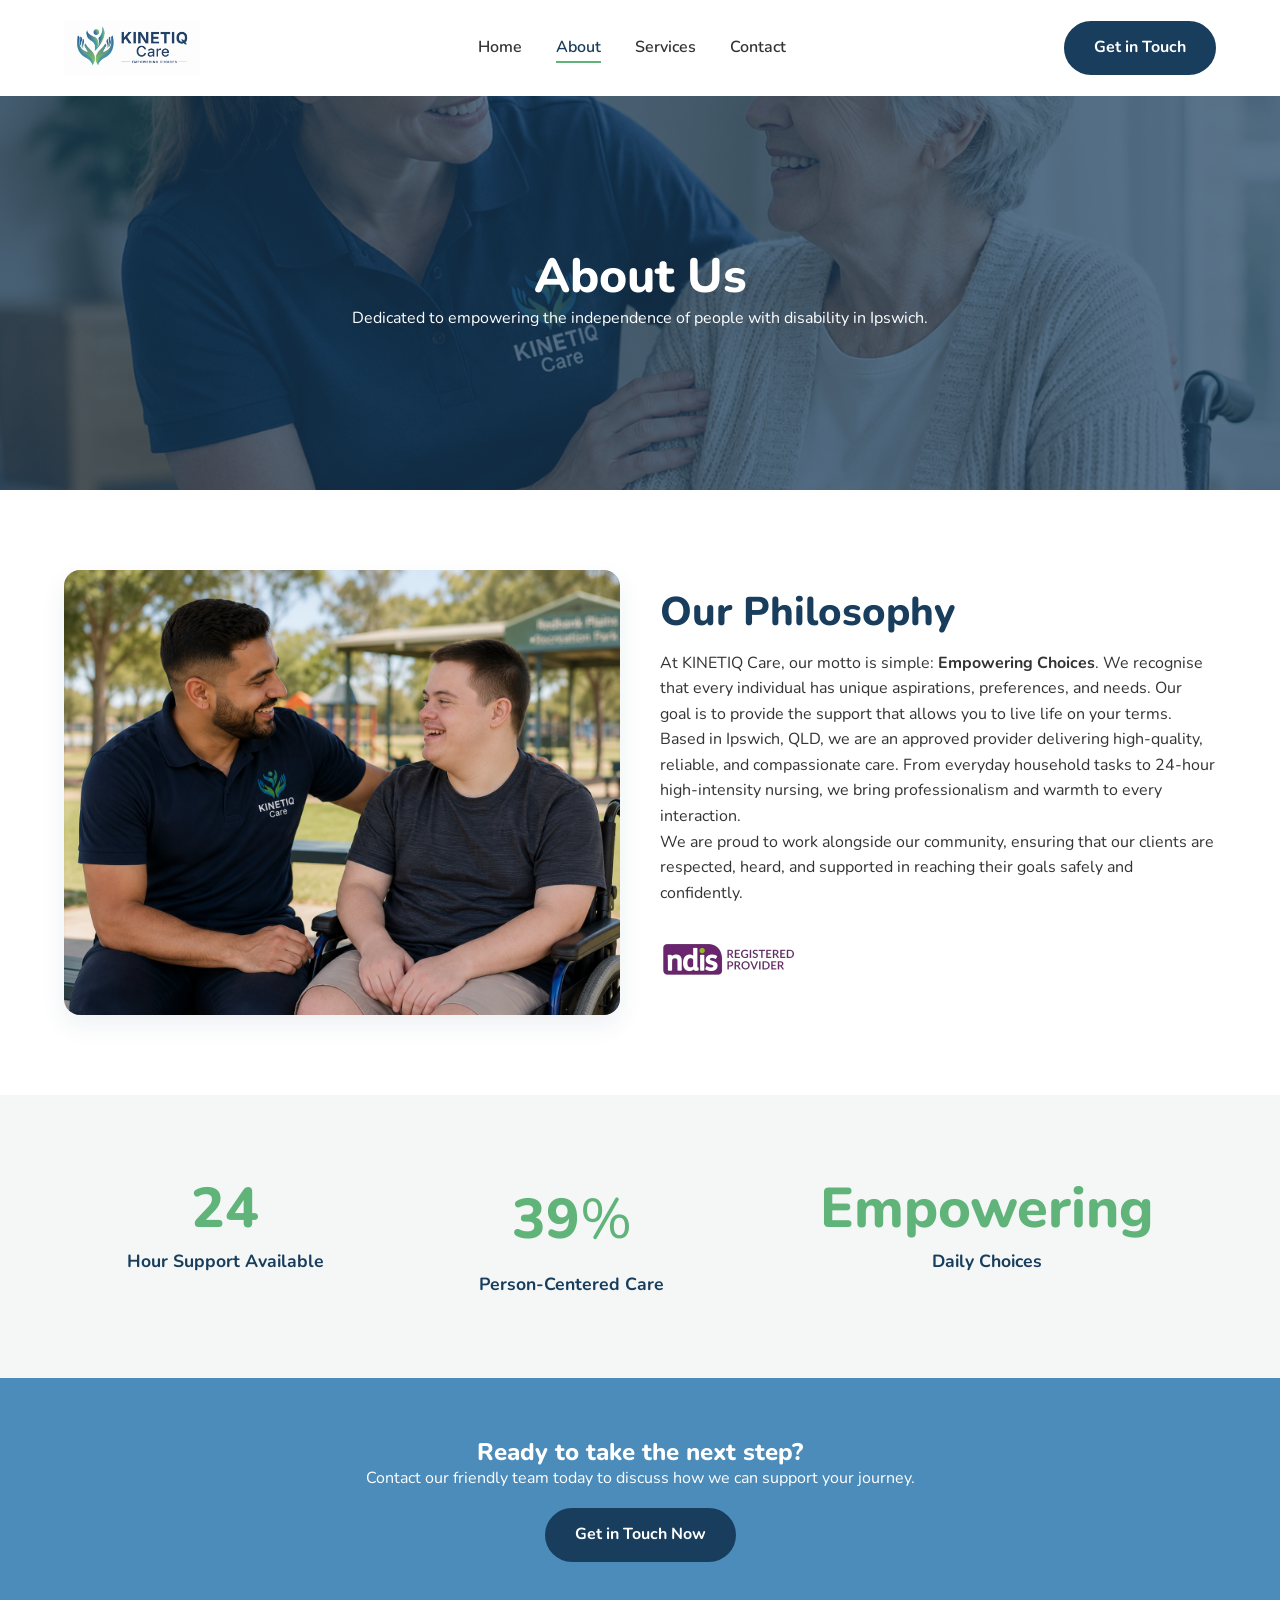
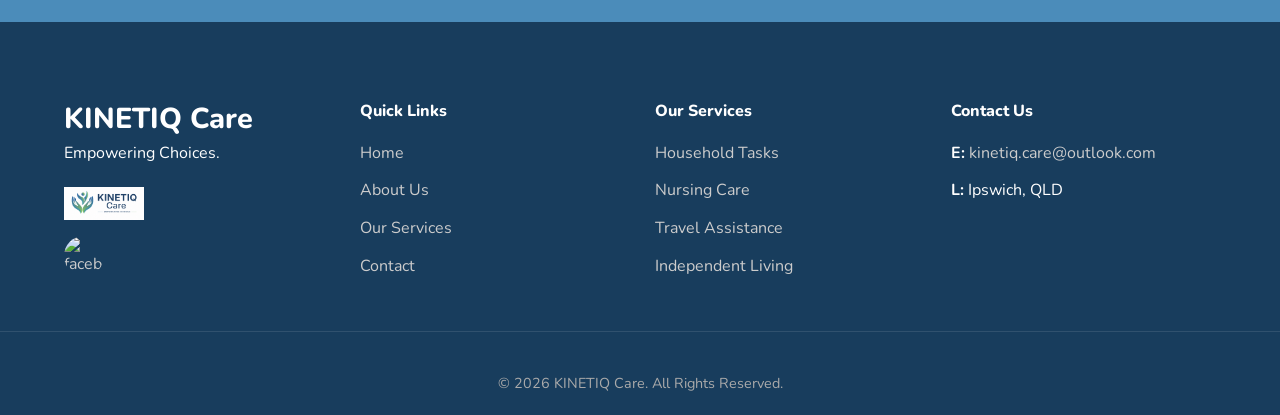
==== about.html @ 46cb67d1 "Add files via upload" ====
<!DOCTYPE html>
<html lang="en-AU">
<head>
    <meta charset="UTF-8">
    <meta name="viewport" content="width=device-width, initial-scale=1.0">
    <title>About KINETIQ Care — Ipswich NDIS Disability Support</title>
    <meta name="description" content="Learn about KINETIQ Care — an NDIS disability support provider in Ipswich, QLD delivering person-centred care, nursing, household tasks and supported independent living for people with disability.">
    <meta name="keywords" content="NDIS Ipswich, disability support Ipswich, NDIS provider Ipswich, care team Ipswich, supported independent living Ipswich">
    <meta name="robots" content="index, follow">
    <link rel="canonical" href="https://kinetiqcare.com.au/about.html">
    <meta property="og:title" content="About KINETIQ Care — Ipswich NDIS Disability Support">
    <meta property="og:description" content="KINETIQ Care is an NDIS disability support provider in Ipswich offering person-centred care including nursing, household assistance and supported independent living.">
    <meta property="og:url" content="https://kinetiqcare.com.au/about.html">
    <meta property="og:type" content="website">
    <meta property="og:image" content="https://kinetiqcare.com.au/our-philosophy.png">
    <meta name="twitter:card" content="summary_large_image">
    <meta name="twitter:title" content="About KINETIQ Care — Ipswich NDIS Disability Support">
    <meta name="twitter:description" content="KINETIQ Care is an NDIS disability support provider in Ipswich offering person-centred care including nursing, household assistance and supported independent living.">
    <meta name="twitter:image" content="https://kinetiqcare.com.au/our-philosophy.png">
    <link href="https://fonts.googleapis.com/css2?family=Nunito:wght@400;600;700;800&display=swap" rel="stylesheet">
    <link rel="stylesheet" href="styles.css">
    <link rel="apple-touch-icon" sizes="180x180" href="apple-touch-icon.png">
    <link rel="icon" type="image/png" sizes="32x32" href="favicon-32x32.png">
    <link rel="icon" type="image/png" sizes="16x16" href="favicon-16x16.png">
    <link rel="manifest" href="site.webmanifest">
        <link rel="shortcut icon" href="favicon.ico">
        <script type="application/ld+json">
        {
            "@context": "https://schema.org",
            "@type": "LocalBusiness",
            "name": "KINETIQ Care",
            "url": "https://kinetiqcare.com.au",
            "logo": "https://kinetiqcare.com.au/logo.png",
            "image": "https://kinetiqcare.com.au/our-philosophy.png",
            "description": "KINETIQ Care provides NDIS disability support in Ipswich, QLD — nursing, household tasks, transport and supported independent living for people with disability.",
            "address": {
                "@type": "PostalAddress",
                "addressLocality": "Ipswich",
                "addressRegion": "QLD",
                "addressCountry": "AU"
            },
            "areaServed": "Ipswich, QLD",
            "sameAs": ["https://www.facebook.com/profile.php?id=61588974745983"]
        }
        </script>
</head>
<body>

    <nav class="navbar">
        <div class="nav-container">
            <a href="index.html" class="logo">
                <img src="logo.png" alt="KINETIQ Care logo" style="height:56px;display:block;">
            </a>
            <div class="nav-links">
                <a href="index.html">Home</a>
                <a href="about.html" class="active">About</a>
                <a href="services.html">Services</a>
                <a href="contact.html">Contact</a>
            </div>
            <a href="contact.html" class="btn btn-primary nav-btn">Get in Touch</a>
            <button class="hamburger" aria-label="Toggle menu">
                <span></span>
                <span></span>
                <span></span>
            </button>
        </div>
    </nav>
    <div class="mobile-menu">
        <a href="index.html" class="mobile-logo"><img src="logo.png" alt="KINETIQ Care logo"></a>
        <a href="index.html">Home</a>
        <a href="about.html">About</a>
        <a href="services.html">Services</a>
        <a href="contact.html">Contact</a>
    </div>

    <header class="page-header">
        <img src="about-section.png" alt="About - NDIS disability support in Ipswich" class="page-header-bg">
        <div class="container reveal">
            <h1>About Us</h1>
            <p>Dedicated to empowering the independence of people with disability in Ipswich.</p>
        </div>
    </header>

    <section class="section">
        <div class="container grid-2 align-center">
                <div class="reveal">
                <img src="our-philosophy.png" alt="KINETIQ Care team in Ipswich - disability support" class="rounded-img shadow">
            </div>
            <div class="reveal stagger-1 text-content">
                <h2 class="section-title">Our Philosophy</h2>
                <p>At KINETIQ Care, our motto is simple: <strong>Empowering Choices</strong>. We recognise that every individual has unique aspirations, preferences, and needs. Our goal is to provide the support that allows you to live life on your terms.</p>
                <p>Based in Ipswich, QLD, we are an approved provider delivering high-quality, reliable, and compassionate care. From everyday household tasks to 24-hour high-intensity nursing, we bring professionalism and warmth to every interaction.</p>
                <p>We are proud to work alongside our community, ensuring that our clients are respected, heard, and supported in reaching their goals safely and confidently.</p>
                <div class="ndis-badge-wrapper mt-3">
                    <img src="ndis-registered-provider.png" alt="NDIS Registered Provider" class="ndis-badge">
                </div>
            </div>
        </div>
    </section>

    <section class="section bg-light">
        <div class="container">
            <div class="stats-grid reveal">
                <div class="stat-item">
                    <h3 class="counter" data-target="24">0</h3>
                    <p>Hour Support Available</p>
                </div>
                <div class="stat-item">
                    <h3 class="counter" data-target="100">0</h3><span>%</span>
                    <p>Person-Centered Care</p>
                </div>
                <div class="stat-item">
                    <h3>Empowering</h3>
                    <p>Daily Choices</p>
                </div>
            </div>
        </div>
    </section>

    <section class="cta-banner reveal">
        <div class="container text-center">
            <h2>Ready to take the next step?</h2>
            <p>Contact our friendly team today to discuss how we can support your journey.</p>
            <a href="contact.html" class="btn btn-primary outline-hover mt-3">Get in Touch Now</a>
        </div>
    </section>

    <footer class="footer">
        <div class="container grid-4">
            <div class="footer-col brand-col">
                <h3 class="footer-logo">KINETIQ Care</h3>
                <p>Empowering Choices.</p>
                <div class="ndis-logo-wrapper">
                    <img src="logo.png" alt="KINETIQ Care logo" style="width:80px;height:auto;display:block;">
                </div>
                <div class="social-links mt-3">
                    <a href="https://www.facebook.com/profile.php?id=61588974745983" target="_blank" aria-label="Facebook">
                        <img src="https://upload.wikimedia.org/wikipedia/commons/0/05/Facebook_Logo_%282019%29.png" alt="facebook-logo" class="social-icon" style="width:40px;height:40px;object-fit:contain;">
                    </a>
                </div>
            </div>
            <div class="footer-col">
                <h4>Quick Links</h4>
                <ul>
                    <li><a href="index.html">Home</a></li>
                    <li><a href="about.html">About Us</a></li>
                    <li><a href="services.html">Our Services</a></li>
                    <li><a href="contact.html">Contact</a></li>
                </ul>
            </div>
            <div class="footer-col">
                <h4>Our Services</h4>
                <ul>
                    <li><a href="services.html">Household Tasks</a></li>
                    <li><a href="services.html">Nursing Care</a></li>
                    <li><a href="services.html">Travel Assistance</a></li>
                    <li><a href="services.html">Independent Living</a></li>
                </ul>
            </div>
            <div class="footer-col">
                <h4>Contact Us</h4>
                <ul class="contact-info">
                    <li><strong>E:</strong> <a href="mailto:kinetiq.care@outlook.com">kinetiq.care@outlook.com</a></li>
                    <li><strong>L:</strong> Ipswich, QLD</li>
                </ul>
            </div>
        </div>
        <div class="footer-bottom">
            <p>&copy; 2026 KINETIQ Care. All Rights Reserved.</p>
        </div>
    </footer>

    <script src="main.js"></script>
</body>
</html>
---- styles.css ----
/* ==========================================================================
   CSS Variables & Reset
   ========================================================================== */
:root {
    --primary-blue: #183D5D;    /* Dark Blue from Logo text */
    --accent-blue: #4B8CBA;     /* Light blue from gradient */
    --accent-green: #60B47A;    /* Green from gradient */
    --ndis-purple: #5F2580;
    --text-main: #333333;
    --text-light: #666666;
    --bg-light: #F4F7F6;
    --white: #FFFFFF;
    
    --font-main: 'Nunito', sans-serif;
    
    --radius-sm: 8px;
    --radius-md: 16px;
    --radius-lg: 24px;
    
    --shadow-sm: 0 4px 10px rgba(0,0,0,0.05);
    --shadow-md: 0 10px 25px rgba(24, 61, 93, 0.08);
    --shadow-hover: 0 15px 35px rgba(24, 61, 93, 0.15);
    
    --transition: all 0.3s ease;
}

* {
    margin: 0;
    padding: 0;
    box-sizing: border-box;
}

body {
    font-family: var(--font-main);
    color: var(--text-main);
    line-height: 1.6;
    background-color: var(--white);
    overflow-x: hidden;
}

h1, h2, h3, h4, h5, h6 {
    color: var(--primary-blue);
    font-weight: 800;
    line-height: 1.2;
}

a {
    text-decoration: none;
    color: var(--primary-blue);
    transition: var(--transition);
}

img {
    max-width: 100%;
    height: auto;
    display: block;
}

/* ==========================================================================
   Utility Classes
   ========================================================================== */
.container {
    width: 90%;
    max-width: 1200px;
    margin: 0 auto;
}

.section { padding: 80px 0; }
.section-sm { padding: 40px 0; }

.bg-light { background-color: var(--bg-light); }
.text-center { text-align: center; }
.mt-3 { margin-top: 1rem; }
.mt-4 { margin-top: 1.5rem; }
.mt-5 { margin-top: 3rem; }
.mb-4 { margin-bottom: 1.5rem; }
.mb-5 { margin-bottom: 3rem; }
.max-w-800 { max-width: 800px; }
.mx-auto { margin-left: auto; margin-right: auto; }

.shadow { box-shadow: var(--shadow-md); }
.shadow-sm { box-shadow: var(--shadow-sm); }
.rounded-img { border-radius: var(--radius-md); }

.grid-2 { display: grid; grid-template-columns: repeat(2, 1fr); gap: 40px; }
.grid-3 { display: grid; grid-template-columns: repeat(3, 1fr); gap: 30px; }
.grid-4 { display: grid; grid-template-columns: repeat(4, 1fr); gap: 30px; }
.align-center { align-items: center; }
.align-start { align-items: flex-start; }
.gap-large { gap: 60px; }

@media (max-width: 992px) {
    .grid-3, .grid-4 { grid-template-columns: repeat(2, 1fr); }
}
@media (max-width: 768px) {
    .grid-2, .grid-3, .grid-4 { grid-template-columns: 1fr; }
}

/* ==========================================================================
   Buttons
   ========================================================================== */
.btn {
    display: inline-block;
    padding: 12px 28px;
    border-radius: 50px;
    font-weight: 700;
    cursor: pointer;
    transition: var(--transition);
    border: 2px solid transparent;
    text-align: center;
}

.btn-primary {
    background-color: var(--primary-blue);
    color: var(--white);
    border-color: var(--primary-blue);
}
.btn-primary:hover {
    background-color: transparent;
    color: var(--primary-blue);
}

.btn-outline-light {
    background-color: transparent;
    color: var(--white);
    border-color: var(--white);
}
.btn-outline-light:hover {
    background-color: var(--white);
    color: var(--primary-blue);
}

.btn-outline-dark {
    background-color: transparent;
    color: var(--primary-blue);
    border-color: var(--primary-blue);
}
.btn-outline-dark:hover {
    background-color: var(--primary-blue);
    color: var(--white);
}

/* ==========================================================================
   Navigation
   ========================================================================== */
.navbar {
    position: fixed;
    top: 0;
    width: 100%;
    background: var(--white);
    z-index: 1000;
    padding: 20px 0;
    transition: var(--transition);
}
.navbar.scrolled {
    padding: 10px 0;
    box-shadow: var(--shadow-sm);
}

.nav-container {
    display: flex;
    justify-content: space-between;
    align-items: center;
    width: 90%;
    max-width: 1200px;
    margin: 0 auto;
}

.logo svg {
    height: 50px;
    width: auto;
}

.nav-links a {
    margin: 0 15px;
    font-weight: 600;
    color: var(--text-main);
    position: relative;
}
.nav-links a:hover, .nav-links a.active {
    color: var(--primary-blue);
}
.nav-links a::after {
    content: '';
    position: absolute;
    bottom: -5px;
    left: 0;
    width: 0;
    height: 2px;
    background: var(--accent-green);
    transition: var(--transition);
}
.nav-links a:hover::after, .nav-links a.active::after {
    width: 100%;
}

.hamburger {
    display: none;
    flex-direction: column;
    cursor: pointer;
    background: none;
    border: none;
    z-index: 1001;
}
.hamburger span {
    width: 25px;
    height: 3px;
    background-color: var(--primary-blue);
    margin: 2px 0;
    transition: 0.4s;
    border-radius: 3px;
}

/* Mobile Menu */
.mobile-menu {
    position: fixed;
    top: 0;
    left: 0;
    width: 100%;
    height: 100vh;
    background: var(--white);
    display: flex;
    flex-direction: column;
    justify-content: center;
    align-items: center;
    transform: translateY(-100%);
    transition: transform 0.5s cubic-bezier(0.77, 0, 0.175, 1);
    z-index: 999;
}
.mobile-menu.open {
    transform: translateY(0);
}
.mobile-menu a {
    font-size: 24px;
    font-weight: 700;
    margin: 15px 0;
}

.mobile-menu .mobile-logo img {
    height: 56px;
    display: block;
    margin-bottom: 24px;
}

@media (max-width: 992px) {
    .nav-links, .nav-btn { display: none; }
    .hamburger { display: flex; }
}

/* ==========================================================================
   Hero & Page Headers
   ========================================================================== */
.hero {
    position: relative;
    height: 100vh;
    min-height: 600px;
    display: flex;
    align-items: center;
    overflow: hidden;
}
.hero-bg-container {
    position: absolute;
    top: 0; left: 0; width: 100%; height: 100%;
    z-index: -1;
    overflow: hidden;
}
.hero-bg {
    width: 100%;
    height: 100%;
    object-fit: cover;
    animation: kenBurns 20s infinite alternate linear;
}
@keyframes kenBurns {
    0% { transform: scale(1); }
    100% { transform: scale(1.1); }
}
.hero::after {
    content: '';
    position: absolute;
    top: 0; left: 0; width: 100%; height: 100%;
    background: linear-gradient(to right, rgba(24, 61, 93, 0.9) 0%, rgba(24, 61, 93, 0.4) 100%);
    z-index: 0;
}
.hero-content {
    position: relative;
    z-index: 1;
    width: 90%;
    max-width: 1200px;
    margin: 0 auto;
    color: var(--white);
}
.hero-content h1 {
    color: var(--white);
    font-size: 4rem;
    margin-bottom: 20px;
}
.hero-content p {
    font-size: 1.2rem;
    max-width: 600px;
    margin-bottom: 30px;
}

.page-header {
    position: relative;
    height: 400px;
    display: flex;
    align-items: center;
    justify-content: center;
    text-align: center;
    margin-top: 90px;
    overflow: hidden;
}
.page-header-bg {
    position: absolute;
    top: 0; left: 0; width: 100%; height: 100%;
    object-fit: cover;
    z-index: -1;
}
.page-header::after {
    content: '';
    position: absolute;
    top: 0; left: 0; width: 100%; height: 100%;
    background: rgba(24, 61, 93, 0.7);
    z-index: 0;
}
.page-header .container {
    position: relative;
    z-index: 1;
    color: var(--white);
}
.page-header h1 {
    color: var(--white);
    font-size: 3rem;
}

/* ==========================================================================
   Cards & Content Blocks
   ========================================================================== */
.section-title {
    font-size: 2.5rem;
    margin-bottom: 15px;
}
.subtitle {
    font-size: 1.2rem;
    color: var(--text-light);
}

.card {
    background: var(--white);
    border-radius: var(--radius-md);
    overflow: hidden;
    box-shadow: var(--shadow-sm);
    transition: var(--transition);
}
.card:hover {
    transform: translateY(-10px);
    box-shadow: var(--shadow-hover);
}
.card img {
    width: 100%;
    height: 250px;
    object-fit: cover;
}
.card-content {
    padding: 25px;
}
.card-content h3 {
    margin-bottom: 10px;
}

.service-card-horizontal {
    display: flex;
    background: var(--white);
    border-radius: var(--radius-md);
    overflow: hidden;
    transition: var(--transition);
}
.service-card-horizontal:hover {
    transform: translateY(-5px);
    box-shadow: var(--shadow-hover);
}
.service-card-horizontal img {
    width: 40%;
    object-fit: cover;
}
.service-info {
    padding: 40px;
    width: 60%;
    display: flex;
    flex-direction: column;
    justify-content: center;
    align-items: flex-start;
}
@media (max-width: 768px) {
    .service-card-horizontal { flex-direction: column; }
    .service-card-horizontal img { width: 100%; height: 200px; }
    .service-info { width: 100%; padding: 20px; }
}

/* ==========================================================================
   Booking & Contact Blocks
   ========================================================================== */
.booking-actions {
    margin-top: 40px;
}
.booking-card {
    display: block;
    background: var(--white);
    padding: 40px;
    border-radius: var(--radius-md);
    text-align: center;
    transition: var(--transition);
}
.booking-card:hover {
    transform: translateY(-5px);
    box-shadow: var(--shadow-hover);
}
.icon-circle {
    width: 80px;
    height: 80px;
    background: var(--bg-light);
    border-radius: 50%;
    display: flex;
    align-items: center;
    justify-content: center;
    font-size: 30px;
    margin: 0 auto 20px;
}

.contact-row {
    display: flex;
    align-items: center;
    padding: 20px;
    background: var(--white);
    border-radius: var(--radius-md);
    margin-bottom: 15px;
    text-decoration: none;
    color: var(--text-main);
}
.hover-lift {
    transition: var(--transition);
}
.hover-lift:hover {
    transform: translateY(-3px);
    box-shadow: var(--shadow-md);
}
.contact-row .icon {
    font-size: 24px;
    margin-right: 20px;
    background: var(--bg-light);
    padding: 15px;
    border-radius: 50%;
}

.map-wrapper {
    border-radius: var(--radius-md);
    overflow: hidden;
}
/* Subtle grayscale for light theme map */
.map-wrapper iframe {
    filter: grayscale(60%) contrast(1.1);
}

.facebook-btn {
    background-color: #1877F2;
    border-color: #1877F2;
    width: 100%;
}
.facebook-btn:hover {
    color: #1877F2;
    border-color: #1877F2;
}

/* ==========================================================================
   Stats Section
   ========================================================================== */
.stats-grid {
    display: flex;
    justify-content: space-around;
    text-align: center;
    flex-wrap: wrap;
    gap: 30px;
}
.stat-item h3, .stat-item span {
    font-size: 3.5rem;
    color: var(--accent-green);
    margin-bottom: 5px;
    display: inline-block;
}
.stat-item p {
    font-weight: 700;
    color: var(--primary-blue);
    font-size: 1.1rem;
}

/* ==========================================================================
   Pre-Footer CTA
   ========================================================================== */
.cta-banner {
    background-color: var(--accent-blue);
    color: var(--white);
    padding: 60px 0;
}
.cta-banner h2 {
    color: var(--white);
}

/* ==========================================================================
   Footer
   ========================================================================== */
.footer {
    background-color: var(--primary-blue);
    color: var(--white);
    padding: 80px 0 20px;
}
.footer h3, .footer h4 {
    color: var(--white);
    margin-bottom: 20px;
}
.footer-logo {
    font-size: 1.8rem;
    margin-bottom: 5px !important;
}
.footer ul {
    list-style: none;
}
.footer ul li {
    margin-bottom: 12px;
}
.footer a {
    color: #ccc;
}
.footer a:hover {
    color: var(--accent-green);
}
.ndis-logo-wrapper {
    margin-top: 20px;
}
.social-icon {
    width: 40px;
    height: 40px;
    border-radius: 50%;
    transition: var(--transition);
}
.social-icon:hover {
    transform: scale(1.1);
}
.ndis-badge {
    width: 150px; /* ~35% larger than 110px */
    height: auto;
    display: inline-block;
    vertical-align: middle;
}
.ndis-badge-wrapper { display: flex; align-items: center; }
@media (max-width: 768px) {
    .ndis-badge { width: 110px; margin-top: 8px; }
    .ndis-badge-wrapper { justify-content: flex-start; }
}
.footer-bottom {
    text-align: center;
    padding-top: 40px;
    margin-top: 40px;
    border-top: 1px solid rgba(255,255,255,0.1);
    color: #aaa;
    font-size: 0.9rem;
}

/* ==========================================================================
   Animations
   ========================================================================== */
.reveal {
    opacity: 0;
    transform: translateY(40px);
    transition: all 0.8s cubic-bezier(0.5, 0, 0, 1);
}
.reveal.active {
    opacity: 1;
    transform: translateY(0);
}
.stagger-1 { transition-delay: 0.1s; }
.stagger-2 { transition-delay: 0.2s; }
.stagger-3 { transition-delay: 0.3s; }
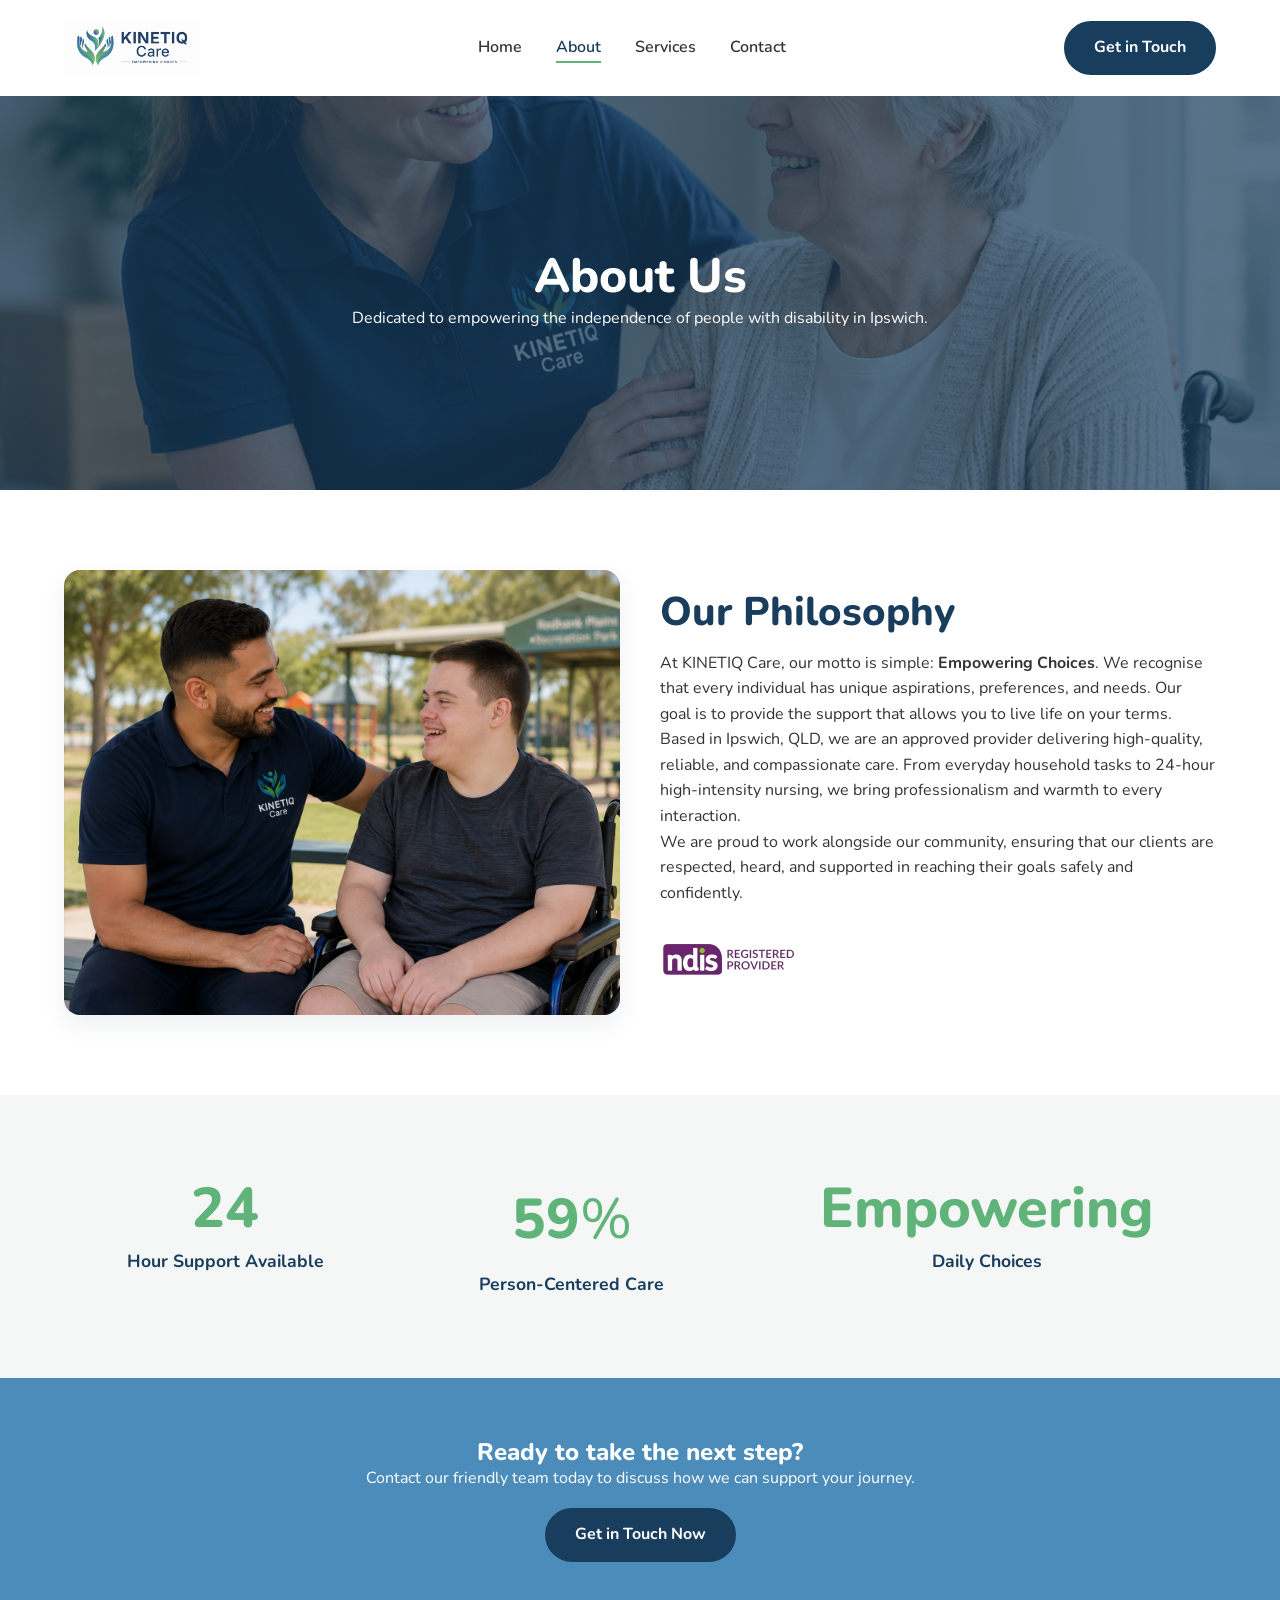
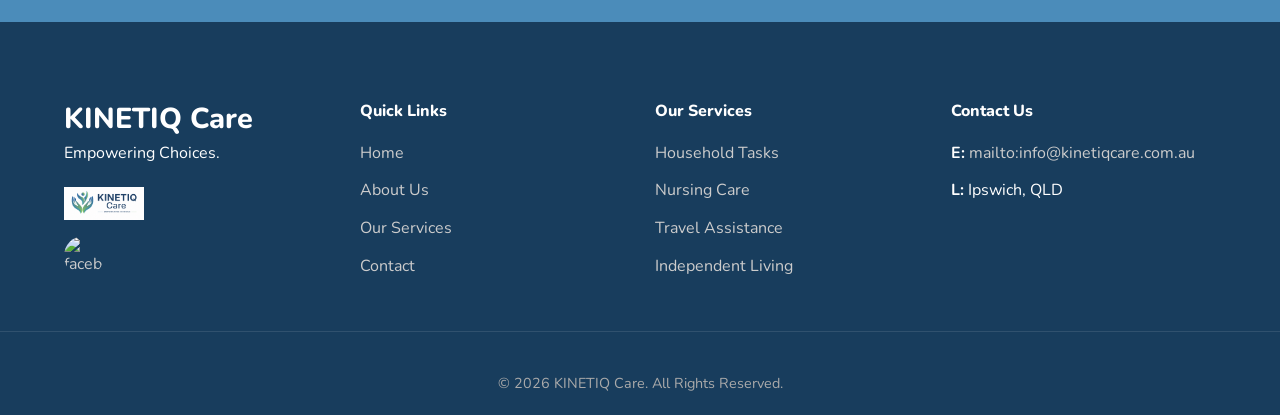
==== commit cf6c3bdf: "Update about" ====
--- a/about.html
+++ b/about.html
@@ -160,7 +160,7 @@
             <div class="footer-col">
                 <h4>Contact Us</h4>
                 <ul class="contact-info">
-                    <li><strong>E:</strong> <a href="mailto:kinetiq.care@outlook.com">kinetiq.care@outlook.com</a></li>
+                    <li><strong>E:</strong> <a href="mailto:mailto:info@kinetiqcare.com.au">mailto:info@kinetiqcare.com.au</a></li>
                     <li><strong>L:</strong> Ipswich, QLD</li>
                 </ul>
             </div>
@@ -172,4 +172,4 @@
 
     <script src="main.js"></script>
 </body>
-</html>+</html>
